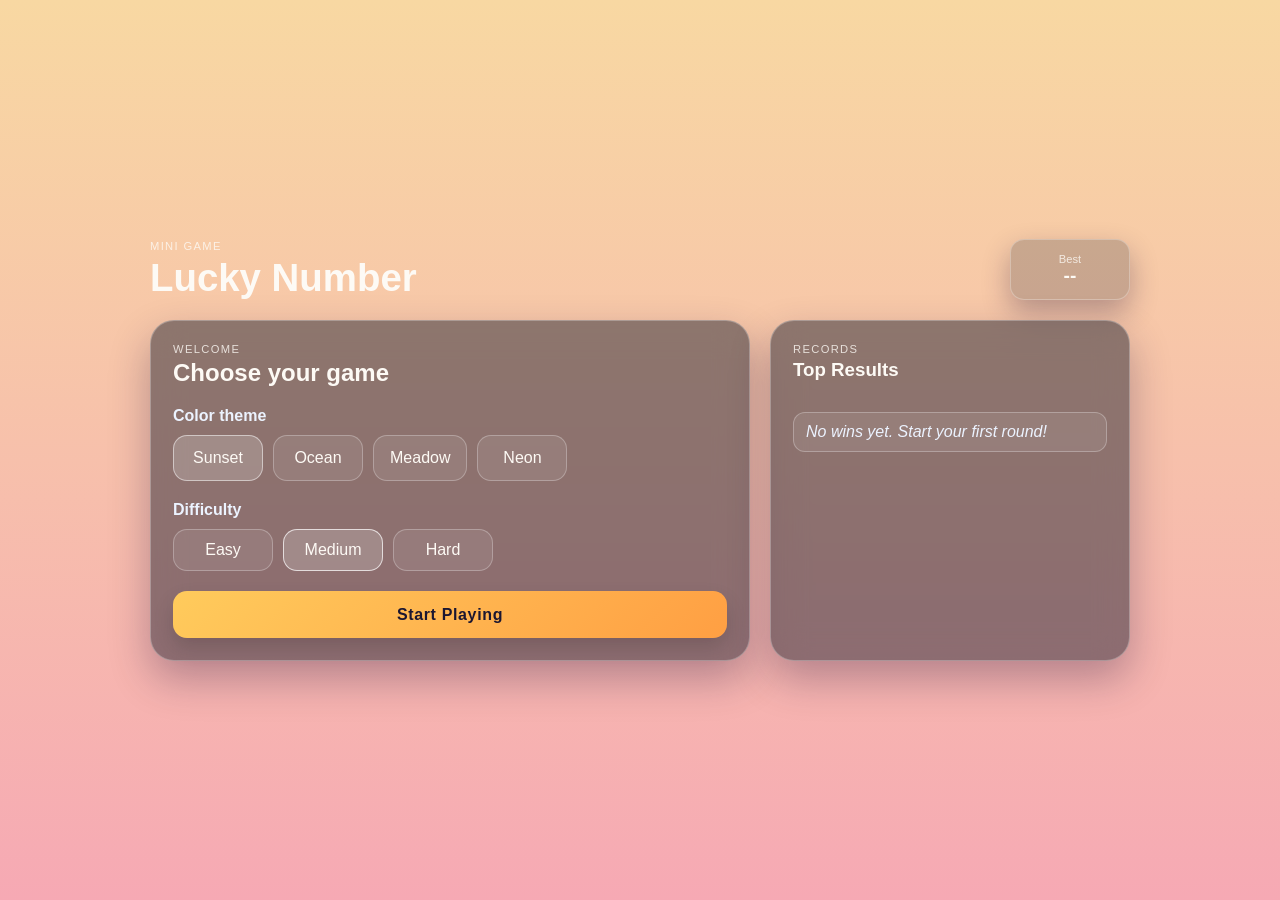
==== index.html @ 024d421f "Initial commit for Number Guessing Game" ====
<!DOCTYPE html>
<html lang="en">
  <head>
    <meta charset="UTF-8" />
    <meta name="viewport" content="width=device-width, initial-scale=1.0" />
    <title>Lucky Number Challenge</title>
    <link rel="stylesheet" href="styles.css" />
  </head>
  <body data-theme="sunset">
    <div class="app-shell">
      <header class="topbar">
        <div>
          <p class="eyebrow">Mini game</p>
          <h1>Lucky Number</h1>
        </div>
        <div class="best-score-card">
          <span>Best</span>
          <strong id="best-score-label">--</strong>
        </div>
      </header>

      <main class="game-layout">
        <section id="start-screen" class="panel">
          <div class="panel-header">
            <p class="eyebrow accent">Welcome</p>
            <h2>Choose your game</h2>
          </div>

          <div class="menu-block">
            <label class="section-label">Color theme</label>
            <div class="theme-picker" aria-label="Choose screen theme">
              <button type="button" class="theme-option active" data-theme="sunset">Sunset</button>
              <button type="button" class="theme-option" data-theme="ocean">Ocean</button>
              <button type="button" class="theme-option" data-theme="meadow">Meadow</button>
              <button type="button" class="theme-option" data-theme="neon">Neon</button>
            </div>
          </div>

          <div class="menu-block">
            <label class="section-label">Difficulty</label>
            <div class="difficulty-picker" aria-label="Choose difficulty level">
              <label class="difficulty-option">
                <input type="radio" name="difficulty" value="easy" />
                <span>Easy</span>
              </label>
              <label class="difficulty-option">
                <input type="radio" name="difficulty" value="medium" checked />
                <span>Medium</span>
              </label>
              <label class="difficulty-option">
                <input type="radio" name="difficulty" value="hard" />
                <span>Hard</span>
              </label>
            </div>
          </div>

          <button id="start-game" class="primary-button" type="button">Start Playing</button>
        </section>

        <section id="game-screen" class="panel hidden">
          <div class="status-row">
            <div class="status-pill">
              <span>Difficulty</span>
              <strong id="difficulty-label">Medium</strong>
            </div>
            <div class="status-pill">
              <span>Attempts</span>
              <strong id="attempt-count">0</strong>
            </div>
            <div class="status-pill">
              <span>Goal</span>
              <strong>1 - 100</strong>
            </div>
          </div>

          <div class="guess-display-wrap">
            <div id="guess-display" aria-live="polite">?</div>
          </div>

          <div id="feedback-banner" class="feedback-banner" aria-live="polite">
            Make your first guess!
          </div>

          <form id="guess-form" class="guess-form">
            <label for="guess-input" class="sr-only">Enter your guess</label>
            <input id="guess-input" type="number" min="1" max="100" placeholder="Pick a number" />
            <button type="submit" class="primary-button">Guess</button>
          </form>

          <p id="limit-message" class="limit-message">You have 8 guesses.</p>
        </section>

        <section id="win-screen" class="panel hidden win-panel">
          <p class="eyebrow accent">Round complete</p>
          <h2>You won!</h2>
          <p id="win-summary" class="win-summary">You guessed the hidden number in 0 tries.</p>
          <button id="play-again-button" class="primary-button" type="button">Play Again</button>
        </section>

        <aside class="panel history-panel">
          <div class="panel-header small">
            <p class="eyebrow accent">Records</p>
            <h3>Top Results</h3>
          </div>
          <ol id="results-list" class="results-list">
            <li class="empty-state">No wins yet. Start your first round!</li>
          </ol>
        </aside>
      </main>
    </div>

    <script src="script.js"></script>
  </body>
</html>
---- styles.css ----
:root {
  --bg-top: #f8d8a2;
  --bg-bottom: #f6a9b4;
  --card-bg: rgba(255, 255, 255, 0.14);
  --card-border: rgba(255, 255, 255, 0.28);
  --panel-bg: rgba(16, 22, 41, 0.46);
  --panel-text: #fdfaf5;
  --muted-text: #ecf3ff;
  --accent: #ffcb5c;
  --accent-strong: #ff9f43;
  --primary: #7b61ff;
  --success: #79f2a8;
  --warning: #ffd166;
  --shadow: rgba(32, 18, 60, 0.3);
  --input-bg: rgba(17, 26, 50, 0.52);
}

body[data-theme="ocean"] {
  --bg-top: #9ad8ff;
  --bg-bottom: #4e8de2;
  --panel-bg: rgba(10, 24, 58, 0.55);
  --accent: #ffd166;
  --accent-strong: #ffb703;
  --primary: #27b6ff;
  --success: #66f2c7;
}

body[data-theme="meadow"] {
  --bg-top: #aef2bf;
  --bg-bottom: #57b98c;
  --panel-bg: rgba(11, 39, 24, 0.5);
  --accent: #ffdd8a;
  --accent-strong: #f9b53f;
  --primary: #3bb273;
  --success: #d3ff7d;
}

body[data-theme="neon"] {
  --bg-top: #1a123a;
  --bg-bottom: #510d8f;
  --panel-bg: rgba(26, 16, 48, 0.7);
  --panel-text: #f0ebff;
  --muted-text: #dcd5ff;
  --accent: #ff67d4;
  --accent-strong: #ffb86b;
  --primary: #62e7ff;
  --success: #79ffb5;
  --warning: #ffe97a;
}

* {
  box-sizing: border-box;
}

html, body {
  margin: 0;
  min-height: 100%;
  font-family: "Segoe UI", Tahoma, sans-serif;
  background: linear-gradient(180deg, var(--bg-top), var(--bg-bottom));
  color: var(--panel-text);
}

body {
  min-height: 100vh;
  display: flex;
  align-items: center;
  justify-content: center;
  padding: 32px 16px;
}

button, input {
  font: inherit;
}

.app-shell {
  width: min(100%, 980px);
}

.topbar {
  display: flex;
  align-items: center;
  justify-content: space-between;
  gap: 12px;
  margin-bottom: 20px;
}

.eyebrow {
  margin: 0 0 4px;
  text-transform: uppercase;
  letter-spacing: 0.12em;
  font-size: 0.7rem;
  opacity: 0.8;
}

h1, h2, h3, p {
  margin-top: 0;
}

h1 {
  margin-bottom: 0;
  font-size: clamp(2rem, 3vw, 3rem);
}

.best-score-card {
  background: rgba(18, 26, 47, 0.2);
  border: 1px solid var(--card-border);
  padding: 0.8rem 1.2rem;
  border-radius: 14px;
  text-align: center;
  min-width: 120px;
  box-shadow: 0 12px 28px var(--shadow);
}

.best-score-card span {
  display: block;
  font-size: 0.7rem;
  opacity: 0.8;
}

.best-score-card strong {
  display: block;
  font-size: 1.2rem;
}

.game-layout {
  display: grid;
  grid-template-columns: 1.5fr 0.9fr;
  gap: 20px;
}

.panel {
  background: var(--panel-bg);
  border: 1px solid var(--card-border);
  border-radius: 24px;
  padding: 22px;
  box-shadow: 0 18px 40px var(--shadow);
  backdrop-filter: blur(16px);
}

.panel-header {
  margin-bottom: 18px;
}

.panel-header.small {
  margin-bottom: 12px;
}

.menu-block {
  margin-bottom: 20px;
}

.section-label {
  display: block;
  margin-bottom: 10px;
  font-weight: 700;
  color: var(--muted-text);
}

.theme-picker,
.difficulty-picker {
  display: flex;
  flex-wrap: wrap;
  gap: 10px;
}

.theme-option,
.difficulty-option {
  border-radius: 14px;
  border: 1px solid var(--card-border);
  background: rgba(255, 255, 255, 0.08);
  color: var(--panel-text);
  transition: transform 0.2s ease, border-color 0.2s ease, background 0.2s ease;
}

.theme-option {
  padding: 0.8rem 1rem;
  cursor: pointer;
  min-width: 90px;
}

.theme-option.active {
  background: rgba(255, 255, 255, 0.18);
  border-color: rgba(255, 255, 255, 0.5);
}

.difficulty-option {
  position: relative;
  display: inline-flex;
  align-items: center;
  justify-content: center;
  min-width: 100px;
  padding: 0.7rem 0.9rem;
  cursor: pointer;
}

.difficulty-option input {
  position: absolute;
  opacity: 0;
  pointer-events: none;
}

.difficulty-option:has(input:checked) {
  border-color: rgba(255, 255, 255, 0.7);
  background: rgba(255, 255, 255, 0.18);
}

.primary-button {
  width: 100%;
  border: none;
  border-radius: 14px;
  background: linear-gradient(135deg, var(--accent), var(--accent-strong));
  color: #1b1631;
  font-weight: 800;
  letter-spacing: 0.04em;
  padding: 0.9rem 1.1rem;
  cursor: pointer;
  box-shadow: 0 10px 20px rgba(0, 0, 0, 0.15);
}

.primary-button:hover,
.theme-option:hover {
  transform: translateY(-1px);
}

.status-row {
  display: grid;
  grid-template-columns: repeat(3, minmax(0, 1fr));
  gap: 10px;
  margin-bottom: 18px;
}

.status-pill {
  background: rgba(255, 255, 255, 0.08);
  border: 1px solid var(--card-border);
  border-radius: 12px;
  padding: 12px;
  text-align: center;
}

.status-pill span {
  display: block;
  font-size: 0.74rem;
  opacity: 0.8;
}

.status-pill strong {
  display: block;
  margin-top: 4px;
  font-size: 1rem;
}

.guess-display-wrap {
  display: flex;
  align-items: center;
  justify-content: center;
  background: rgba(255, 255, 255, 0.06);
  border: 1px solid var(--card-border);
  border-radius: 18px;
  min-height: 110px;
  margin-bottom: 16px;
}

#guess-display {
  font-size: clamp(2.2rem, 5vw, 3.5rem);
  font-weight: 800;
  letter-spacing: 0.08em;
  color: var(--accent);
}

.feedback-banner {
  min-height: 52px;
  display: flex;
  align-items: center;
  justify-content: center;
  text-align: center;
  padding: 0.8rem 1rem;
  border-radius: 12px;
  background: rgba(255, 255, 255, 0.07);
  border: 1px solid rgba(255, 255, 255, 0.25);
  color: var(--warning);
  font-weight: 700;
  margin-bottom: 18px;
}

.guess-form {
  display: flex;
  gap: 12px;
  align-items: center;
  width: 100%;
}

.guess-form input {
  flex: 1 1 220px;
  width: 100%;
  min-width: 0;
  max-width: 100%;
  background: var(--input-bg);
  border: 1px solid var(--card-border);
  border-radius: 12px;
  color: var(--panel-text);
  padding: 0.9rem 1rem;
  font-size: 1.2rem;
  text-align: center;
  letter-spacing: 0.04em;
}

.guess-form input::placeholder {
  color: rgba(255, 255, 255, 0.62);
}

.limit-message {
  margin-top: 12px;
  margin-bottom: 0;
  text-align: center;
  color: var(--muted-text);
}

.history-panel {
  display: flex;
  flex-direction: column;
}

.results-list {
  list-style: none;
  padding: 0;
  margin: 0;
  display: grid;
  gap: 10px;
}

.results-list li {
  background: rgba(255, 255, 255, 0.08);
  border: 1px solid var(--card-border);
  border-radius: 12px;
  padding: 10px 12px;
  color: var(--panel-text);
}

.results-list .empty-state {
  color: var(--muted-text);
  font-style: italic;
}

.win-panel {
  text-align: center;
}

.win-summary {
  font-size: 1.05rem;
  margin-bottom: 18px;
  line-height: 1.6;
}

.win-panel h2 {
  font-size: clamp(2rem, 5vw, 3rem);
  color: var(--success);
  margin-bottom: 12px;
}

.hidden {
  display: none;
}

.sr-only {
  position: absolute;
  width: 1px;
  height: 1px;
  padding: 0;
  margin: -1px;
  overflow: hidden;
  clip: rect(0, 0, 0, 0);
  white-space: nowrap;
  border: 0;
}

@media (max-width: 840px) {
  .game-layout {
    grid-template-columns: 1fr;
  }

  .topbar {
    flex-direction: column;
    align-items: flex-start;
  }
}

@media (max-width: 540px) {
  .status-row {
    grid-template-columns: 1fr;
  }

  .guess-form {
    flex-direction: column;
  }

  .primary-button {
    width: 100%;
  }
}
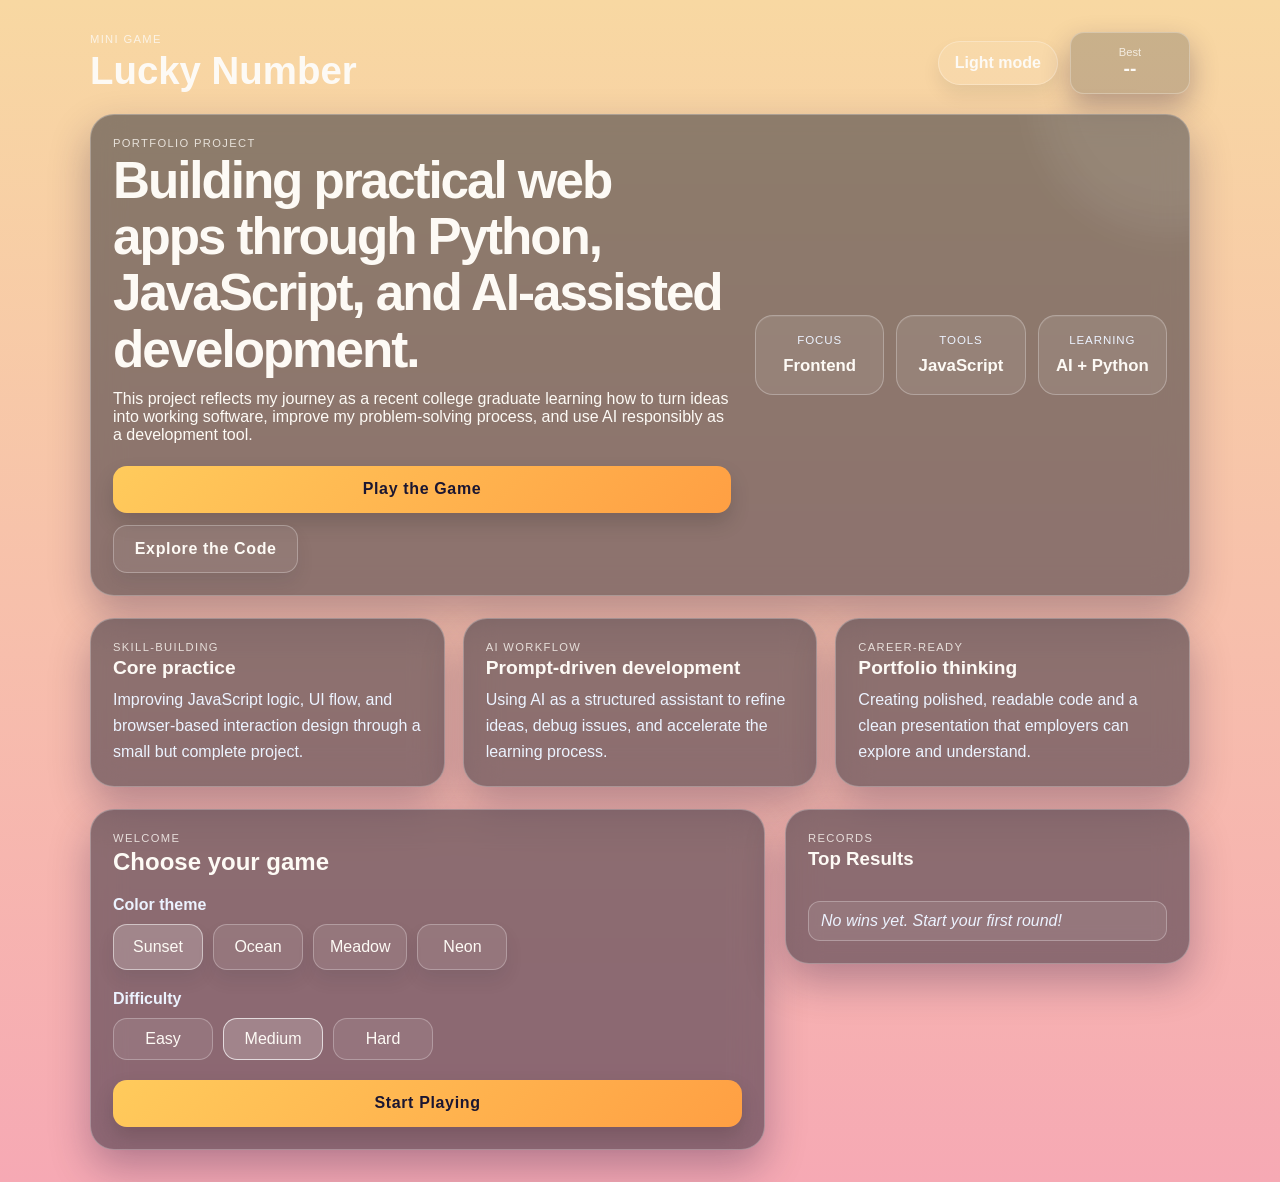
==== commit 4c85411f: "Polish landing page and game interactions" ====
--- a/index.html
+++ b/index.html
@@ -13,13 +13,65 @@
           <p class="eyebrow">Mini game</p>
           <h1>Lucky Number</h1>
         </div>
-        <div class="best-score-card">
-          <span>Best</span>
-          <strong id="best-score-label">--</strong>
+        <div class="topbar-actions">
+          <button id="theme-toggle" class="theme-toggle" type="button" aria-label="Toggle light and dark mode">
+            Light mode
+          </button>
+          <div class="best-score-card">
+            <span>Best</span>
+            <strong id="best-score-label">--</strong>
+          </div>
         </div>
       </header>
 
-      <main class="game-layout">
+      <section class="hero-card panel">
+        <div class="hero-copy">
+          <p class="eyebrow accent">Portfolio Project</p>
+          <h2>Building practical web apps through Python, JavaScript, and AI-assisted development.</h2>
+          <p>
+            This project reflects my journey as a recent college graduate learning how to turn ideas into working software,
+            improve my problem-solving process, and use AI responsibly as a development tool.
+          </p>
+          <div class="hero-actions">
+            <button type="button" class="primary-button hero-cta" id="hero-start-button">Play the Game</button>
+            <button type="button" class="secondary-button" id="hero-code-button">Explore the Code</button>
+          </div>
+        </div>
+        <div class="hero-metrics">
+          <div class="metric-box">
+            <span>Focus</span>
+            <strong>Frontend</strong>
+          </div>
+          <div class="metric-box">
+            <span>Tools</span>
+            <strong>JavaScript</strong>
+          </div>
+          <div class="metric-box">
+            <span>Learning</span>
+            <strong>AI + Python</strong>
+          </div>
+        </div>
+      </section>
+
+      <section class="feature-grid">
+        <article class="feature-card panel">
+          <p class="eyebrow accent">Skill-building</p>
+          <h3>Core practice</h3>
+          <p>Improving JavaScript logic, UI flow, and browser-based interaction design through a small but complete project.</p>
+        </article>
+        <article class="feature-card panel">
+          <p class="eyebrow accent">AI workflow</p>
+          <h3>Prompt-driven development</h3>
+          <p>Using AI as a structured assistant to refine ideas, debug issues, and accelerate the learning process.</p>
+        </article>
+        <article class="feature-card panel">
+          <p class="eyebrow accent">Career-ready</p>
+          <h3>Portfolio thinking</h3>
+          <p>Creating polished, readable code and a clean presentation that employers can explore and understand.</p>
+        </article>
+      </section>
+
+      <main class="game-layout" id="game-area">
         <section id="start-screen" class="panel">
           <div class="panel-header">
             <p class="eyebrow accent">Welcome</p>
--- a/styles.css
+++ b/styles.css
@@ -15,6 +15,23 @@
   --input-bg: rgba(17, 26, 50, 0.52);
 }
 
+body[data-mode="light"] {
+  --bg-top: #f3f7ff;
+  --bg-bottom: #d7e7ff;
+  --card-bg: rgba(255, 255, 255, 0.75);
+  --card-border: rgba(30, 41, 59, 0.12);
+  --panel-bg: rgba(255, 255, 255, 0.76);
+  --panel-text: #1d2333;
+  --muted-text: #475569;
+  --accent: #f59e0b;
+  --accent-strong: #f97316;
+  --primary: #6366f1;
+  --success: #22c55e;
+  --warning: #f59e0b;
+  --shadow: rgba(15, 23, 42, 0.12);
+  --input-bg: rgba(255, 255, 255, 0.7);
+}
+
 body[data-theme="ocean"] {
   --bg-top: #9ad8ff;
   --bg-bottom: #4e8de2;
@@ -72,8 +89,180 @@
   font: inherit;
 }
 
+button {
+  transition: transform 0.25s cubic-bezier(0.2, 0.8, 0.2, 1), box-shadow 0.25s ease, border-color 0.25s ease, opacity 0.25s ease;
+}
+
+button:hover {
+  transform: translateY(-2px);
+}
+
+.primary-button,
+.secondary-button,
+.theme-toggle,
+.theme-option,
+.best-score-card,
+.metric-box,
+.feature-card {
+  box-shadow: 0 10px 18px rgba(15, 23, 42, 0.08);
+}
+
+.primary-button:hover,
+.secondary-button:hover,
+.theme-toggle:hover,
+.theme-option:hover,
+.best-score-card:hover,
+.metric-box:hover,
+.feature-card:hover {
+  box-shadow: 0 14px 26px rgba(15, 23, 42, 0.14);
+}
+
 .app-shell {
-  width: min(100%, 980px);
+  width: min(100%, 1100px);
+}
+
+@keyframes fadeUp {
+  from {
+    opacity: 0;
+    transform: translateY(18px);
+  }
+  to {
+    opacity: 1;
+    transform: translateY(0);
+  }
+}
+
+.hero-card,
+.feature-card,
+.panel,
+.best-score-card,
+.theme-toggle {
+  animation: fadeUp 0.6s ease-out both;
+}
+
+.hero-card {
+  display: grid;
+  grid-template-columns: 1.5fr 1fr;
+  gap: 24px;
+  align-items: center;
+  margin-bottom: 22px;
+  padding: 28px 24px;
+  position: relative;
+  overflow: hidden;
+}
+
+.hero-card::before {
+  content: "";
+  position: absolute;
+  top: -30%;
+  right: -10%;
+  width: 260px;
+  height: 260px;
+  background: rgba(255, 255, 255, 0.08);
+  border-radius: 50%;
+  filter: blur(20px);
+}
+
+.hero-copy {
+  position: relative;
+  z-index: 1;
+}
+
+.hero-copy h2 {
+  margin-bottom: 12px;
+  font-size: clamp(2.1rem, 4vw, 3.4rem);
+  line-height: 1.1;
+  letter-spacing: -0.04em;
+  max-width: 680px;
+}
+
+.hero-copy p:last-child {
+  margin-bottom: 0;
+  color: var(--muted-text);
+  line-height: 1.7;
+  max-width: 620px;
+}
+
+.hero-actions {
+  display: flex;
+  gap: 12px;
+  margin-top: 22px;
+  flex-wrap: wrap;
+}
+
+.secondary-button {
+  width: auto;
+  border: 1px solid var(--card-border);
+  border-radius: 14px;
+  background: rgba(255, 255, 255, 0.05);
+  color: var(--panel-text);
+  font-weight: 700;
+  letter-spacing: 0.04em;
+  padding: 0.9rem 1.3rem;
+  cursor: pointer;
+}
+
+.hero-cta {
+  width: auto;
+  min-width: 180px;
+}
+
+.hero-metrics {
+  display: grid;
+  grid-template-columns: repeat(3, minmax(0, 1fr));
+  gap: 12px;
+  position: relative;
+  z-index: 1;
+}
+
+.metric-box {
+  border: 1px solid var(--card-border);
+  background: rgba(255, 255, 255, 0.08);
+  border-radius: 18px;
+  padding: 18px 12px;
+  text-align: center;
+  box-shadow: inset 0 1px 0 rgba(255,255,255,0.08);
+}
+
+.metric-box span {
+  display: block;
+  font-size: 0.72rem;
+  color: var(--muted-text);
+  text-transform: uppercase;
+  letter-spacing: 0.08em;
+  margin-bottom: 10px;
+}
+
+.metric-box strong {
+  font-size: 1.05rem;
+}
+
+.feature-grid {
+  display: grid;
+  grid-template-columns: repeat(3, minmax(0, 1fr));
+  gap: 18px;
+  margin-bottom: 22px;
+}
+
+.feature-card {
+  padding: 20px 18px;
+  transition: transform 0.25s cubic-bezier(0.2, 0.8, 0.2, 1), border-color 0.25s ease, box-shadow 0.25s ease;
+}
+
+.feature-card:hover {
+  transform: translateY(-3px);
+  border-color: rgba(255,255,255,0.35);
+}
+
+.feature-card h3 {
+  margin-bottom: 8px;
+  font-size: 1.2rem;
+}
+
+.feature-card p:last-child {
+  margin-bottom: 0;
+  color: var(--muted-text);
+  line-height: 1.6;
 }
 
 .topbar {
@@ -82,6 +271,22 @@
   justify-content: space-between;
   gap: 12px;
   margin-bottom: 20px;
+}
+
+.topbar-actions {
+  display: flex;
+  align-items: center;
+  gap: 12px;
+}
+
+.theme-toggle {
+  border: 1px solid var(--card-border);
+  background: rgba(255, 255, 255, 0.08);
+  color: var(--panel-text);
+  border-radius: 999px;
+  padding: 0.75rem 1rem;
+  cursor: pointer;
+  font-weight: 700;
 }
 
 .eyebrow {
@@ -126,6 +331,7 @@
   display: grid;
   grid-template-columns: 1.5fr 0.9fr;
   gap: 20px;
+  align-items: start;
 }
 
 .panel {
@@ -135,6 +341,12 @@
   padding: 22px;
   box-shadow: 0 18px 40px var(--shadow);
   backdrop-filter: blur(16px);
+  transition: transform 0.25s ease, border-color 0.25s ease, box-shadow 0.25s ease;
+}
+
+.panel:hover {
+  border-color: rgba(255, 255, 255, 0.38);
+  box-shadow: 0 22px 44px var(--shadow);
 }
 
 .panel-header {
@@ -232,9 +444,15 @@
 .status-pill {
   background: rgba(255, 255, 255, 0.08);
   border: 1px solid var(--card-border);
-  border-radius: 12px;
+  border-radius: 14px;
   padding: 12px;
   text-align: center;
+  transition: transform 0.2s ease, border-color 0.2s ease;
+}
+
+.status-pill:hover {
+  transform: translateY(-1px);
+  border-color: rgba(255, 255, 255, 0.35);
 }
 
 .status-pill span {
@@ -253,11 +471,12 @@
   display: flex;
   align-items: center;
   justify-content: center;
-  background: rgba(255, 255, 255, 0.06);
+  background: linear-gradient(180deg, rgba(255,255,255,0.08), rgba(255,255,255,0.03));
   border: 1px solid var(--card-border);
   border-radius: 18px;
   min-height: 110px;
   margin-bottom: 16px;
+  box-shadow: inset 0 1px 0 rgba(255,255,255,0.08);
 }
 
 #guess-display {
@@ -265,6 +484,20 @@
   font-weight: 800;
   letter-spacing: 0.08em;
   color: var(--accent);
+  text-shadow: 0 0 18px rgba(255, 203, 92, 0.3);
+  transition: transform 0.15s ease, color 0.15s ease, text-shadow 0.15s ease;
+}
+
+.result-flash-win {
+  color: var(--success);
+  text-shadow: 0 0 24px rgba(121, 242, 168, 0.45);
+  transform: scale(1.08);
+}
+
+.result-flash-loss {
+  color: #fca5a5;
+  text-shadow: 0 0 24px rgba(248, 113, 113, 0.45);
+  transform: scale(0.98);
 }
 
 .feedback-banner {
@@ -275,8 +508,8 @@
   text-align: center;
   padding: 0.8rem 1rem;
   border-radius: 12px;
-  background: rgba(255, 255, 255, 0.07);
-  border: 1px solid rgba(255, 255, 255, 0.25);
+  background: linear-gradient(180deg, rgba(255,255,255,0.08), rgba(255,255,255,0.04));
+  border: 1px solid rgba(255, 255, 255, 0.2);
   color: var(--warning);
   font-weight: 700;
   margin-bottom: 18px;
@@ -302,6 +535,13 @@
   font-size: 1.2rem;
   text-align: center;
   letter-spacing: 0.04em;
+  transition: border-color 0.2s ease, box-shadow 0.2s ease, transform 0.2s ease;
+}
+
+.guess-form input:focus {
+  outline: none;
+  border-color: rgba(255, 255, 255, 0.5);
+  box-shadow: 0 0 0 4px rgba(255,255,255,0.08);
 }
 
 .guess-form input::placeholder {
@@ -373,7 +613,17 @@
   border: 0;
 }
 
+@media (max-width: 900px) {
+  .feature-grid {
+    grid-template-columns: 1fr;
+  }
+}
+
 @media (max-width: 840px) {
+  .hero-card {
+    grid-template-columns: 1fr;
+  }
+
   .game-layout {
     grid-template-columns: 1fr;
   }
@@ -384,6 +634,21 @@
   }
 }
 
+@media (max-width: 600px) {
+  .hero-metrics {
+    grid-template-columns: 1fr;
+  }
+
+  .hero-actions {
+    flex-direction: column;
+  }
+
+  .hero-cta,
+  .secondary-button {
+    width: 100%;
+  }
+}
+
 @media (max-width: 540px) {
   .status-row {
     grid-template-columns: 1fr;
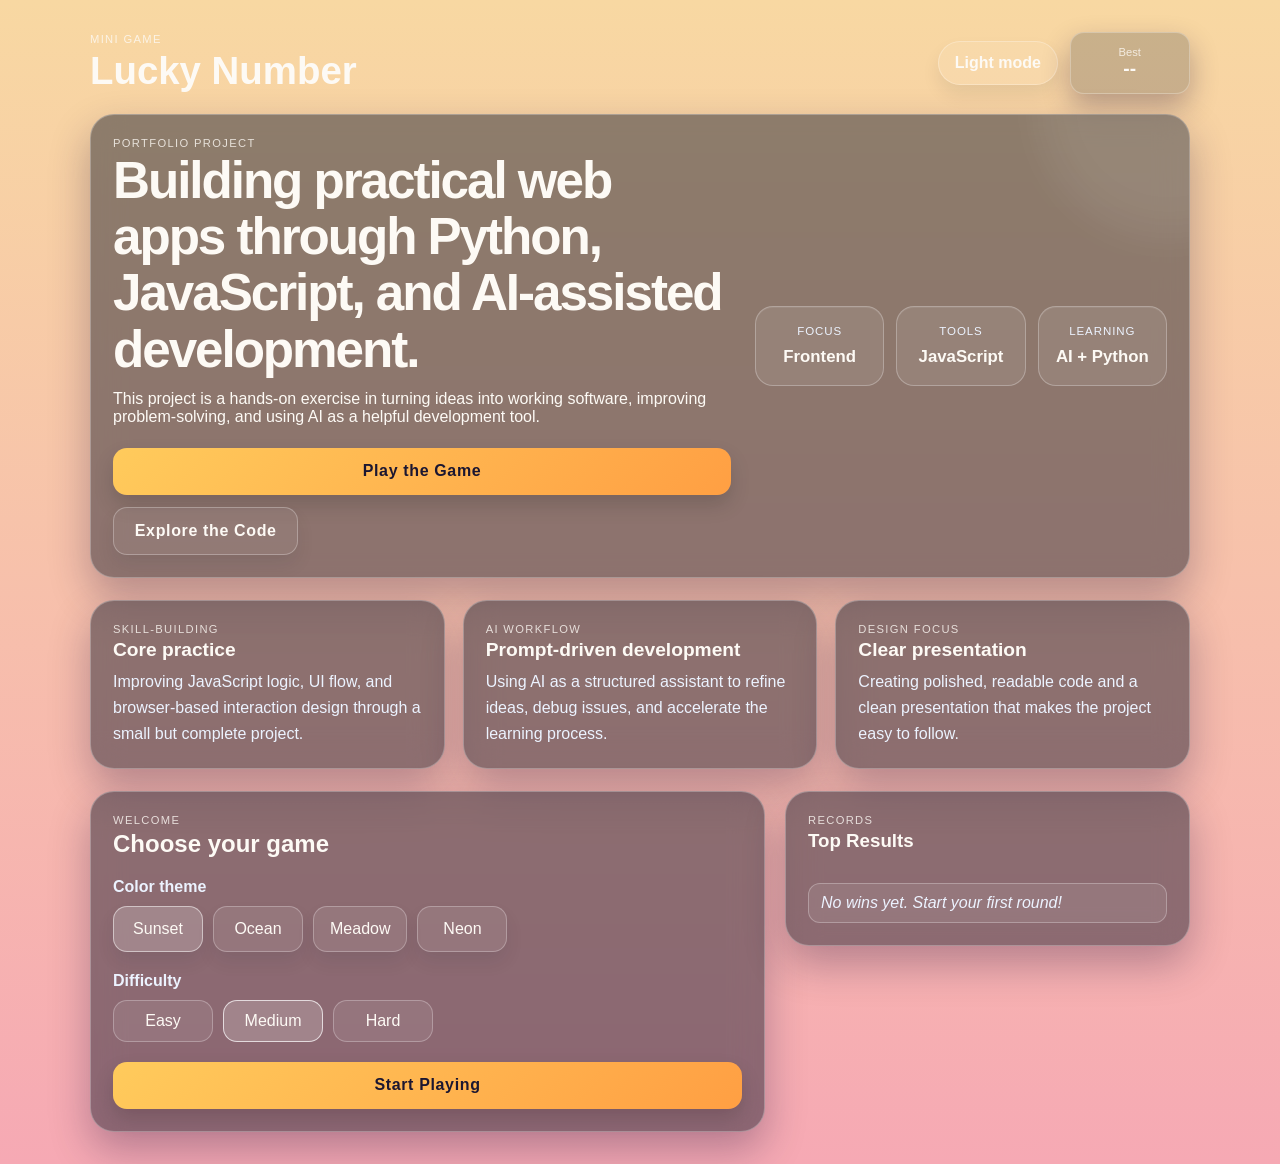
==== commit 86b2d67b: "Update website copy" ====
--- a/index.html
+++ b/index.html
@@ -29,8 +29,8 @@
           <p class="eyebrow accent">Portfolio Project</p>
           <h2>Building practical web apps through Python, JavaScript, and AI-assisted development.</h2>
           <p>
-            This project reflects my journey as a recent college graduate learning how to turn ideas into working software,
-            improve my problem-solving process, and use AI responsibly as a development tool.
+            This project is a hands-on exercise in turning ideas into working software, improving problem-solving,
+            and using AI as a helpful development tool.
           </p>
           <div class="hero-actions">
             <button type="button" class="primary-button hero-cta" id="hero-start-button">Play the Game</button>
@@ -65,9 +65,9 @@
           <p>Using AI as a structured assistant to refine ideas, debug issues, and accelerate the learning process.</p>
         </article>
         <article class="feature-card panel">
-          <p class="eyebrow accent">Career-ready</p>
-          <h3>Portfolio thinking</h3>
-          <p>Creating polished, readable code and a clean presentation that employers can explore and understand.</p>
+          <p class="eyebrow accent">Design focus</p>
+          <h3>Clear presentation</h3>
+          <p>Creating polished, readable code and a clean presentation that makes the project easy to follow.</p>
         </article>
       </section>
 
